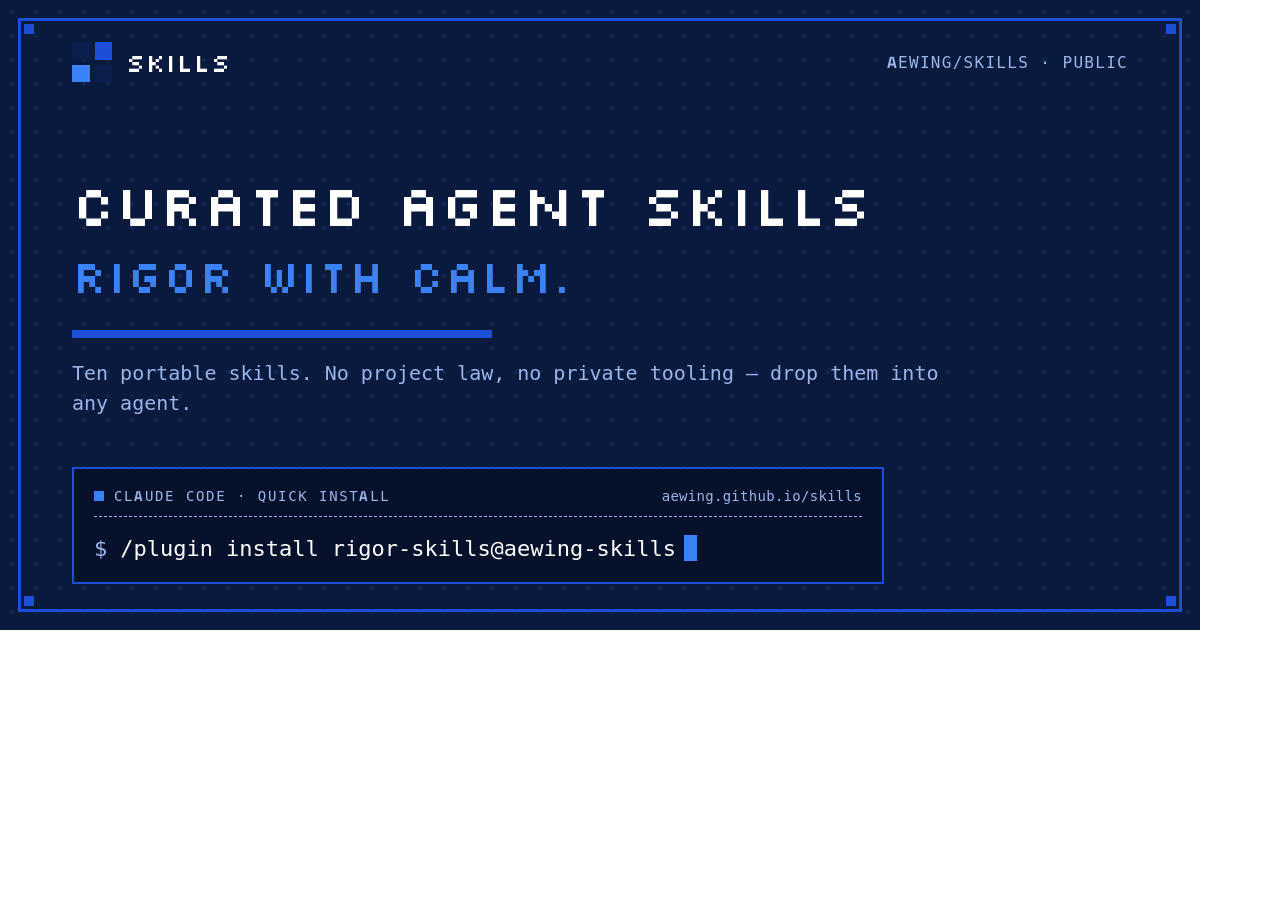
==== og-card.src.html @ 8ef9f36a "Remove deployed og-card page; keep source at repo root docs/og-card.html was deployed by Pages as it" ====
<!doctype html>
<!--
  Source for docs/og-card.png (1200x630 social preview, referenced by
  og:image in docs/index.html). Kept at repo root, NOT inside docs/, so
  GitHub Pages never deploys it as its own page.

  Re-render with headless Chrome from the repo root:
    "/Applications/Google Chrome.app/Contents/MacOS/Google Chrome" --headless=new \
      --disable-gpu --hide-scrollbars --force-device-scale-factor=1 \
      --window-size=1200,630 --screenshot=docs/og-card.png \
      --virtual-time-budget=2000 file://$PWD/og-card.src.html
-->
<html lang="en">
<head>
<meta charset="utf-8">
<style>
  @font-face { font-family:"Silkscreen"; font-weight:400; src:url("docs/assets/fonts/silkscreen-400.woff2") format("woff2"); }
  @font-face { font-family:"Silkscreen"; font-weight:700; src:url("docs/assets/fonts/silkscreen-700.woff2") format("woff2"); }
  @font-face { font-family:"Space Mono"; font-weight:400; src:url("docs/assets/fonts/spacemono-400.woff2") format("woff2"); }
  @font-face { font-family:"Space Mono"; font-weight:700; src:url("docs/assets/fonts/spacemono-700.woff2") format("woff2"); }

  * { box-sizing: border-box; margin: 0; padding: 0; }

  .card {
    width: 1200px; height: 630px;
    position: relative; overflow: hidden;
    background-color: #0a1a3f;
    background-image: radial-gradient(#132650 2px, transparent 2px);
    background-size: 24px 24px;
    font-family: "Silkscreen", "Courier New", monospace;
    color: #ffffff;
  }

  /* screen bezel */
  .bezel { position: absolute; inset: 18px; border: 3px solid #1d4ed8; pointer-events: none; }
  .corner { position: absolute; width: 10px; height: 10px; background: #1d4ed8; }
  .c-tl { top: 24px; left: 24px; } .c-tr { top: 24px; right: 24px; }
  .c-bl { bottom: 24px; left: 24px; } .c-br { bottom: 24px; right: 24px; }

  /* top brand row */
  .top { position: absolute; top: 42px; left: 72px; right: 72px; display: flex; align-items: center; justify-content: space-between; }
  .brand { display: flex; align-items: center; gap: 14px; }
  .glyph { width: 40px; height: 40px; display: grid; grid-template-columns: 1fr 1fr; grid-template-rows: 1fr 1fr; gap: 5px; }
  .glyph i { display: block; }
  .glyph .g1 { background: #0b1f4d; } .glyph .g2 { background: #1d4ed8; }
  .glyph .g3 { background: #3b82f6; } .glyph .g4 { background: #0b1f4d; }
  .brand b { font-size: 26px; font-weight: 700; letter-spacing: 0.04em; }
  .top .src { font-family: "Space Mono", monospace; font-size: 16px; color: #9db4e8; letter-spacing: 0.08em; }

  /* headline */
  .head { position: absolute; top: 168px; left: 72px; }
  .head h1 { font-size: 58px; font-weight: 700; line-height: 1.25; letter-spacing: 0.02em; }
  .head h2 { font-size: 46px; font-weight: 700; line-height: 1.25; color: #3b82f6; margin-top: 6px; letter-spacing: 0.02em; }
  .bar { width: 420px; height: 8px; background: #1d4ed8; margin-top: 26px; }
  .sub { margin-top: 20px; font-family: "Space Mono", monospace; font-size: 20px; color: #9db4e8; max-width: 900px; line-height: 1.5; }

  /* command panel */
  .panel {
    position: absolute; left: 72px; bottom: 46px;
    width: 812px; background: #06122c;
    border: 2px solid #1d4ed8; padding: 16px 20px 18px;
  }
  .panel .ph { display: flex; align-items: center; justify-content: space-between; font-family: "Space Mono", monospace; font-size: 14px; color: #9db4e8; letter-spacing: 0.12em; padding-bottom: 10px; border-bottom: 1px dashed #9db4e8; }
  .panel .ph-l { display: flex; align-items: center; gap: 10px; }
  .panel .led { width: 10px; height: 10px; background: #3b82f6; }
  .panel .ph-r { letter-spacing: 0.02em; }
  .panel .cmd { margin-top: 14px; font-family: "Space Mono", monospace; font-size: 22px; color: #ffffff; white-space: nowrap; display: flex; align-items: center; }
  .panel .dollar { color: #9db4e8; }
  .panel .cursor { display: inline-block; width: 13px; height: 26px; background: #3b82f6; margin-left: 8px; }

</style>
</head>
<body>
  <div class="card">
    <div class="bezel"></div>
    <span class="corner c-tl"></span><span class="corner c-tr"></span>
    <span class="corner c-bl"></span><span class="corner c-br"></span>

    <div class="top">
      <div class="brand">
        <div class="glyph"><i class="g1"></i><i class="g2"></i><i class="g3"></i><i class="g4"></i></div>
        <b>SKILLS</b>
      </div>
      <div class="src">AEWING/SKILLS · PUBLIC</div>
    </div>

    <div class="head">
      <h1>CURATED AGENT SKILLS</h1>
      <h2>RIGOR WITH CALM.</h2>
      <div class="bar"></div>
      <div class="sub">Ten portable skills. No project law, no private tooling — drop them into any agent.</div>
    </div>

    <div class="panel">
      <div class="ph"><span class="ph-l"><span class="led"></span>CLAUDE CODE · QUICK INSTALL</span><span class="ph-r">aewing.github.io/skills</span></div>
      <div class="cmd"><span class="dollar">$&nbsp;</span>/plugin install rigor-skills@aewing-skills<span class="cursor"></span></div>
    </div>

  </div>
</body>
</html>
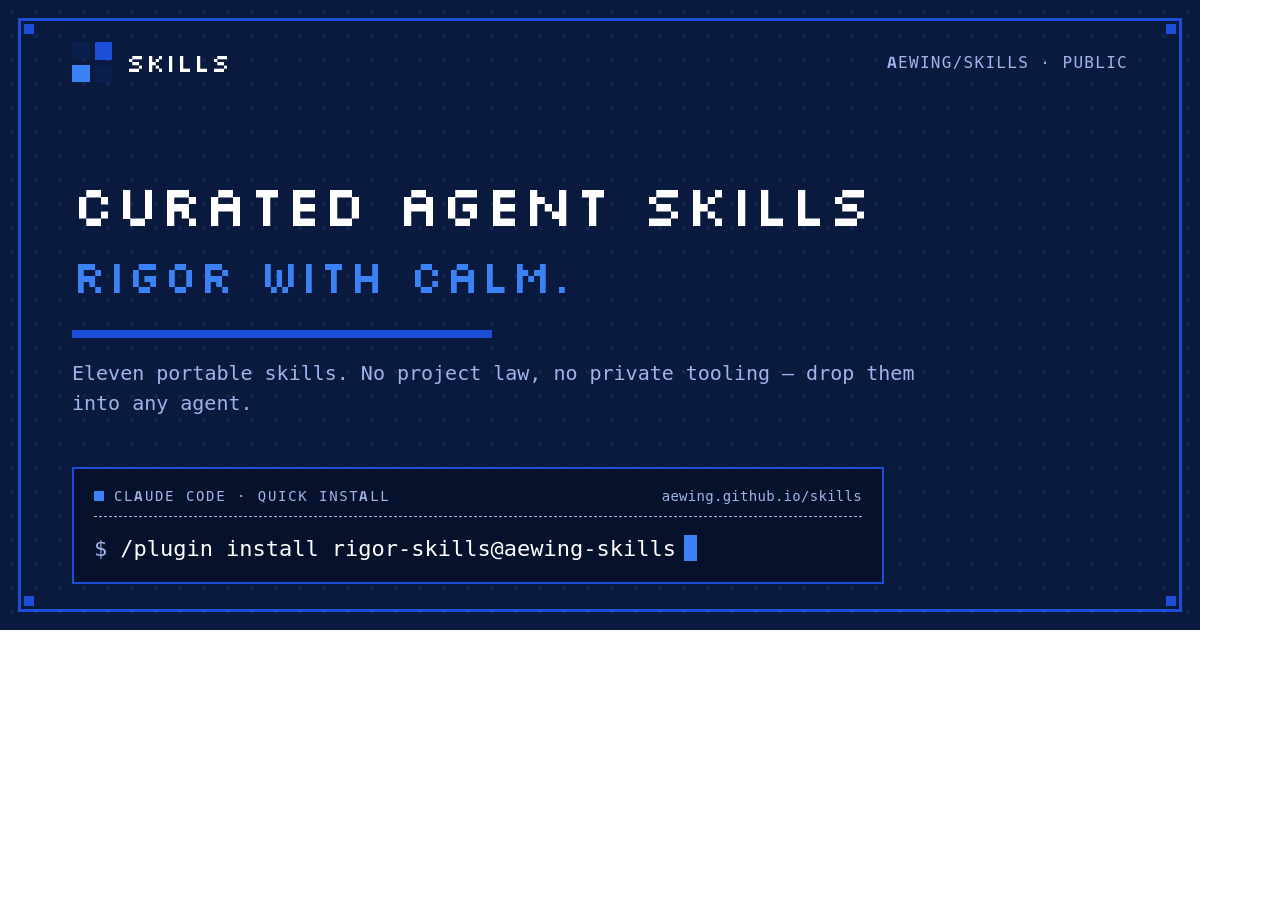
==== commit 061951d3: "feat(skills): add focus-group synthetic review" ====
--- a/og-card.src.html
+++ b/og-card.src.html
@@ -88,7 +88,7 @@
       <h1>CURATED AGENT SKILLS</h1>
       <h2>RIGOR WITH CALM.</h2>
       <div class="bar"></div>
-      <div class="sub">Ten portable skills. No project law, no private tooling — drop them into any agent.</div>
+      <div class="sub">Eleven portable skills. No project law, no private tooling — drop them into any agent.</div>
     </div>
 
     <div class="panel">
